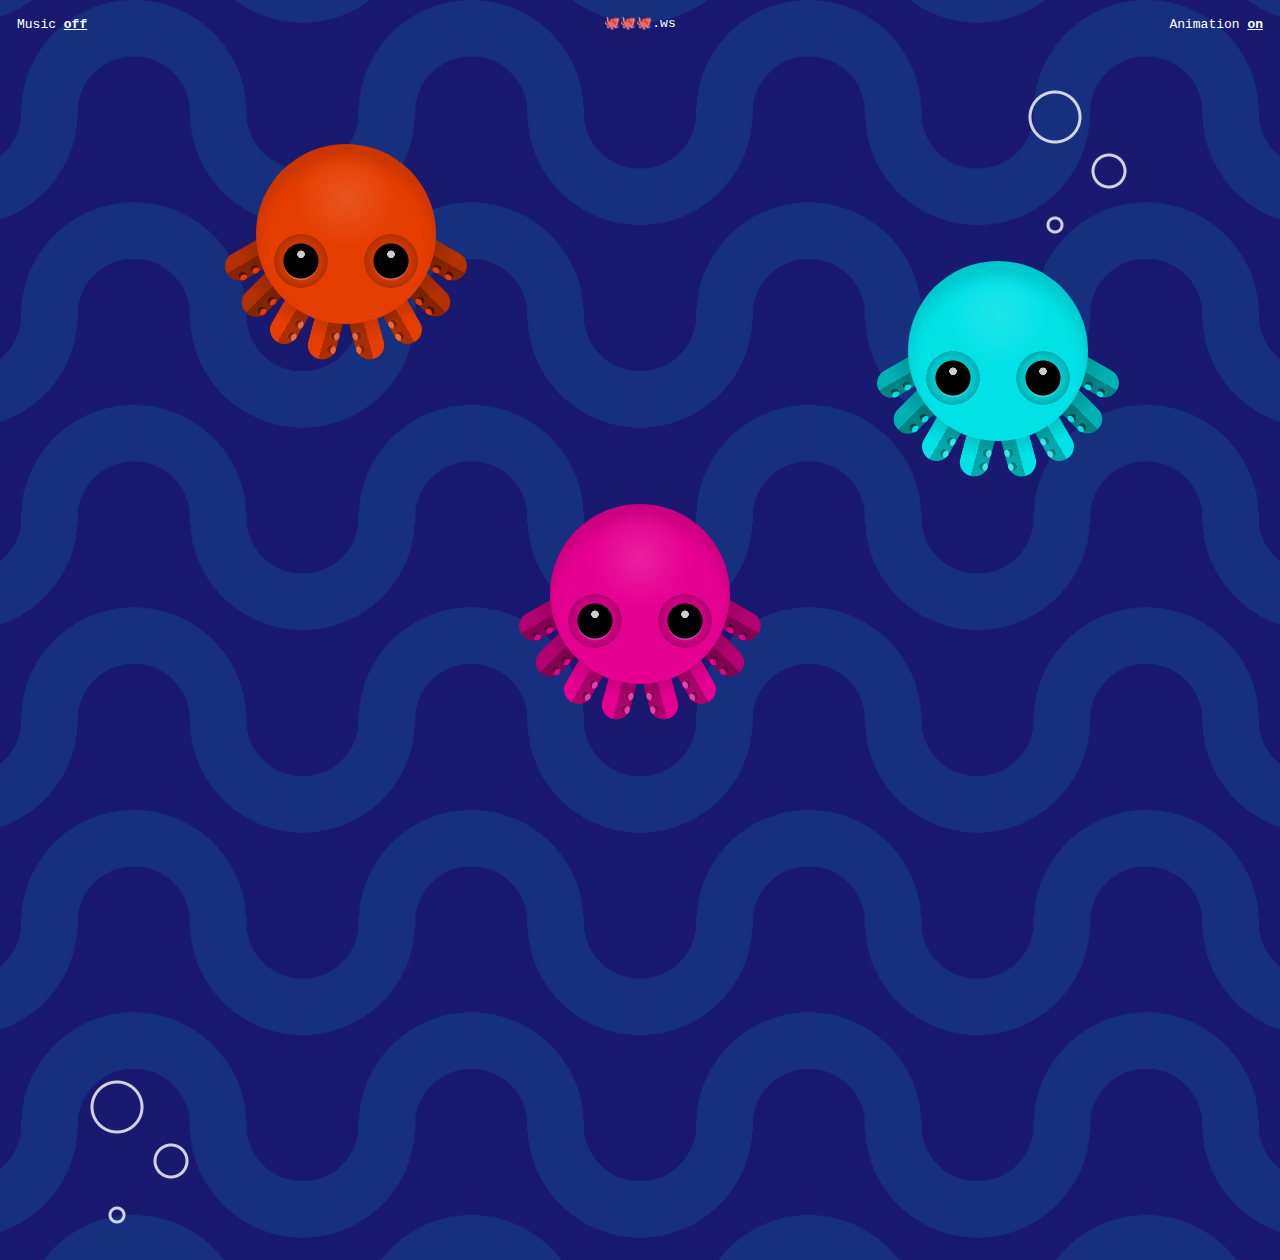
==== src/index.html @ eeac3c33 "add octopi" ====
<!DOCTYPE html>
<html lang="en">
  <head>
    <meta charset="UTF-8" />
    <meta name="viewport" content="width=device-width, initial-scale=1" />
    <title>🐙🐙🐙</title>
    <link rel="icon" href="https://fav.farm/🐙" />
    <link rel="stylesheet" href="styles.css" />
  </head>
  <body>
    <div class="🐙">
      <div class="arm"></div>
      <div class="arm"></div>
      <div class="arm"></div>
      <div class="arm"></div>
      <div class="arm"></div>
      <div class="arm"></div>
      <div class="arm"></div>
      <div class="arm"></div>
    </div>
    <div class="🐙">
      <div class="arm"></div>
      <div class="arm"></div>
      <div class="arm"></div>
      <div class="arm"></div>
      <div class="arm"></div>
      <div class="arm"></div>
      <div class="arm"></div>
      <div class="arm"></div>
    </div>
    <div class="🐙">
      <div class="arm"></div>
      <div class="arm"></div>
      <div class="arm"></div>
      <div class="arm"></div>
      <div class="arm"></div>
      <div class="arm"></div>
      <div class="arm"></div>
      <div class="arm"></div>
    </div>
    <div class="⚪️"></div>
    <div class="⚪️"></div>
    <div class="aniToggle">
      <input id="animate" name="animate" type="checkbox" checked />
      <label for="animate">Animation</label>
    </div>
    <div class="musicToggle">
      <input id="music" name="music" type="checkbox" />
      <label for="music">Music</label>
    </div>
    <div id="player"></div>
    <a class="link" href="//🐙🐙🐙.ws">🐙🐙🐙.ws</a>
    <script>
      var tag = document.createElement("script");
      tag.src = "//www.youtube.com/iframe_api";
      var firstScriptTag = document.getElementsByTagName("script")[0];
      firstScriptTag.parentNode.insertBefore(tag, firstScriptTag);
      var player;
      function onYouTubeIframeAPIReady() {
        player = new YT.Player("player", {
          height: "0",
          width: "0",
          videoId: "JTszj4iZUMw",
          events: {
            onReady: onPlayerReady,
          },
        });
      }
      function onPlayerReady() {
        player.setVolume(50);
        music.addEventListener("change", () => {
          if (music.checked) {
            player.playVideo();
          } else {
            player.pauseVideo();
          }
        });
      }
    </script>
  </body>
</html>
---- src/styles.css ----
@charset "UTF-8";
:root {
  --oct-1: 322deg;
  --oct-2: 16deg;
  --oct-3: 181deg;
}
html,
body {
  height: 100%;
}

@keyframes down {
  from {
    background-position: center 12.5vmin;
    background-position: center 37.5vmin;
  }
  to {
    background-position: center 37.5vmin;
    background-position: center calc(15vmin);
  }
}
body {
  align-items: center;
  animation: down 1s linear infinite paused;
  background-color: midnightblue;
  background-image: radial-gradient(
      circle at 18.75vmin 0,
      transparent,
      transparent 6.25vmin,
      rgba(0, 255, 255, 0.1) 6.25vmin,
      rgba(0, 255, 255, 0.1) 12.5vmin,
      transparent 12.5vmin
    ),
    radial-gradient(
      circle at 37.5vmin 22.5vmin,
      transparent,
      transparent 6.25vmin,
      rgba(0, 255, 255, 0.1) 6.25vmin,
      rgba(0, 255, 255, 0.1) 12.5vmin,
      transparent 12.5vmin
    ),
    radial-gradient(
      circle at 0 22.5vmin,
      transparent,
      transparent 6.25vmin,
      rgba(0, 255, 255, 0.1) 6.25vmin,
      rgba(0, 255, 255, 0.1) 12.5vmin,
      transparent 12.5vmin
    );
  background-position: center 12.5vmin;
  background-size: 37.5vmin 22.5vmin;
  display: flex;
  justify-content: center;
  margin: 0;
  overflow: hidden;
}
.🐙 {
  --hue: 100deg;
  animation: bounce 1s infinite alternate paused;
  background-image: radial-gradient(
    circle at center 30%,
    rgba(255, 255, 255, 0.125),
    rgba(255, 255, 255, 0) 33%
  );
  border-radius: 100%;
  box-shadow: inset 0 1.6vmin 1.6vmin rgba(0, 0, 0, 0.125);
  flex: 0 0 auto;
  height: 20vmin;
  margin-top: -4vmin;
  position: absolute;
  width: 20vmin;
}
.🐙, .🐙 .arm {
  background-color: hwb(var(--hue) 0% 10%);
}
.🐙::before {
  background-image: radial-gradient(
      circle at 18.75% 37.5%,
      #fffc 0.4vmin,
      transparent 0.44vmin
    ),
    radial-gradient(circle at 81.25% 37.5%, #fffc 0.4vmin, transparent 0.44vmin),
    radial-gradient(circle at 18.75% center, black 1.9vmin, transparent 2vmin),
    radial-gradient(circle at 81.25% center, black 1.9vmin, transparent 2vmin),
    radial-gradient(
      circle at 18.75% 53.33%,
      rgba(255, 255, 255, 0.33) 1.8vmin,
      transparent 2vmin
    ),
    radial-gradient(
      circle at 81.25% 53.33%,
      rgba(255, 255, 255, 0.33) 1.8vmin,
      transparent 2vmin
    ),
    radial-gradient(
      circle at 18.75% center,
      hwb(var(--hue) 0% 20%) 2.2vmin,
      hwb(var(--hue) 0% 30%) 2.92vmin,
      hwb(var(--hue) 0% 30%) 2.96vmin,
      transparent 3vmin
    ),
    radial-gradient(
      circle at 81.25% center,
      hwb(var(--hue) 0% 20%) 2.2vmin,
      hwb(var(--hue) 0% 30%) 2.92vmin,
      hwb(var(--hue) 0% 30%) 2.96vmin,
      transparent 3vmin
    );
}
.🐙 .arm::before,
.🐙 .arm::after {
  background-color: hwb(var(--hue) 25% 10%);
  box-shadow: inset 0.4vmin 0 0 hwb(var(--hue) 0% 50%);
}
.🐙 .arm:nth-child(n + 5)::before,
.🐙 .arm:nth-child(n + 5)::after {
  box-shadow: inset -0.4vmin 0 0 hwb(var(--hue) 0% 50%);
}
.🐙 .arm:first-child,
.🐙 .arm:last-child,
.🐙 .arm:nth-child(2),
.🐙 .arm:nth-child(7) {
  background-color: hwb(var(--hue) 0% 30%);
}
.🐙 .arm:first-child::before,
.🐙 .arm:first-child::after,
.🐙 .arm:last-child::before,
.🐙 .arm:last-child::after,
.🐙 .arm:nth-child(2)::before,
.🐙 .arm:nth-child(2)::after,
.🐙 .arm:nth-child(7)::before,
.🐙 .arm:nth-child(7)::after {
  background-color: hwb(var(--hue) 0% 10%);
}
.🐙 .arm:first-child::before,
.🐙 .arm:first-child::after,
.🐙 .arm:nth-child(2)::before,
.🐙 .arm:nth-child(2)::after {
  box-shadow: inset 0.4vmin 0 0 hwb(var(--hue) 0% 70%);
}
.🐙 .arm:last-child::before,
.🐙 .arm:last-child::after,
.🐙 .arm:nth-child(7)::before,
.🐙 .arm:nth-child(7)::after {
  box-shadow: inset -0.4vmin 0 0 hwb(var(--hue) 0% 70%);
}
.🐙:nth-child(1) {
  /* background-color: mediumvioletred; */
  --hue: var(--oct-1);
}
.🐙:nth-child(2) {
  /* background-color: orangered; */
  --hue: var(--oct-2);
}
.🐙:nth-child(3) {
  /* background-color: darkturquoise; */
  --hue: var(--oct-3);
}


.🐙:first-child {
  top: calc(50% + 10vmin);
}
.🐙:nth-child(2) {
  left: 20%;
  top: 20%;
}
.🐙:nth-child(3) {
  right: 15%;
  top: 33%;
}
.🐙::before {
  height: 30%;
  width: 80%;
  bottom: 20%;
  content: "";
  left: 10%;
  position: absolute;
}

@keyframes bounce {
  from {
    margin-top: -4vmin;
  }
  to {
    margin-top: 0;
  }
}
.⚪️ {
  animation: float 5s linear infinite paused;
  background-image: radial-gradient(
      circle at 3vmin 3vmin,
      transparent calc(3vmin - 4px),
      rgba(255, 255, 255, 0.8) calc(3vmin - 3px),
      rgba(255, 255, 255, 0.8) calc(3vmin - 1px),
      transparent 3vmin
    ),
    radial-gradient(
      circle at 9vmin 9vmin,
      transparent calc(2vmin - 4px),
      rgba(255, 255, 255, 0.8) calc(2vmin - 3px),
      rgba(255, 255, 255, 0.8) calc(2vmin - 1px),
      transparent 2vmin
    ),
    radial-gradient(
      circle at 3vmin 15vmin,
      transparent calc(1vmin - 4px),
      rgba(255, 255, 255, 0.8) calc(1vmin - 3px),
      rgba(255, 255, 255, 0.8) calc(1vmin - 1px),
      transparent 1vmin
    );
  height: 20vmin;
  right: 8vmin;
  position: absolute;
  top: 10vmin;
  width: 20vmin;
  z-index: -2;
}
.⚪️ + .⚪️ {
  animation-delay: 2s;
  bottom: 10vmin;
  left: 10vmin;
  top: calc(100% + 20vmin);
}

@keyframes float {
  from {
    background-position: 0 0;
    top: calc(100% + 20vmin);
    transform: scale(1);
  }
  50% {
    background-position: 5vmin 5vmin, 7vmin 8vmin, 5vmin 0;
    transform: scale(2);
  }
  to {
    background-position: 0 0;
    top: -20vmin;
    transform: scale(1.5);
  }
}
.arm {
  animation: 0.5s linear infinite alternate paused;
  border-radius: 100px;
  bottom: 0;
  height: 32%;
  position: absolute;
  right: 50%;
  width: 16%;
  z-index: -1;
}
.arm::before,
.arm::after {
  border-radius: 100%;
  bottom: 12.5%;
  content: "";
  height: 1vmin;
  position: absolute;
  right: 0;
  width: 1vmin;
}
.arm::after {
  bottom: 2.4vmin;
}
.arm {
  background-image: linear-gradient(rgba(0, 0, 0, 0.25), transparent 67%),
    linear-gradient(to left, rgba(0, 0, 0, 0.25) 50%, transparent 50%);
}
.arm:nth-child(n + 5) {
  background-image: linear-gradient(rgba(0, 0, 0, 0.25), transparent 67%),
    linear-gradient(to right, rgba(0, 0, 0, 0.25) 50%, transparent 50%);
  left: 50%;
}
.arm:nth-child(n + 5)::before,
.arm:nth-child(n + 5)::after {
  left: 0;
}
.arm:first-child {
  animation-name: arm1;
  margin-bottom: 4vmin;
  transform: translateX(-8.8vmin) rotate(60deg);
}
.arm:nth-child(2) {
  animation-name: arm2;
  margin-bottom: 0.4vmin;
  transform: translateX(-7.2vmin) rotate(45deg);
}
.arm:nth-child(3) {
  animation-name: arm3;
  margin-bottom: -2.4vmin;
  transform: translateX(-4.4vmin) rotate(30deg);
}
.arm:nth-child(4) {
  animation-name: arm4;
  margin-bottom: -4vmin;
  transform: translateX(-0.6vmin) rotate(15deg);
}
.arm:nth-child(5) {
  animation-name: arm5;
  margin-bottom: -4vmin;
  transform: translateX(0.6vmin) rotate(-15deg);
}
.arm:nth-child(6) {
  animation-name: arm6;
  margin-bottom: -2.4vmin;
  transform: translateX(4.4vmin) rotate(-30deg);
}
.arm:nth-child(7) {
  animation-name: arm7;
  margin-bottom: 0.4vmin;
  transform: translateX(7.2vmin) rotate(-45deg);
}
.arm:last-child {
  animation-name: arm8;
  margin-bottom: 4vmin;
  transform: translateX(8.8vmin) rotate(-60deg);
}

@keyframes arm1 {
  from {
    transform: translateX(-8.8vmin) rotate(60deg);
  }
  to {
    transform: translateX(-8.8vmin) rotate(75deg);
  }
}
@keyframes arm2 {
  from {
    transform: translateX(-7.2vmin) rotate(45deg);
  }
  to {
    transform: translateX(-7.2vmin) rotate(60deg);
  }
}
@keyframes arm3 {
  from {
    transform: translateX(-4.4vmin) rotate(30deg);
  }
  to {
    transform: translateX(-4.4vmin) rotate(45deg);
  }
}
@keyframes arm4 {
  from {
    transform: translateX(-0.6vmin) rotate(15deg);
  }
  to {
    transform: translateX(-0.6vmin) rotate(30deg);
  }
}
@keyframes arm5 {
  from {
    transform: translateX(0.6vmin) rotate(-15deg);
  }
  to {
    transform: translateX(0.6vmin) rotate(-30deg);
  }
}
@keyframes arm6 {
  from {
    transform: translateX(4.4vmin) rotate(-30deg);
  }
  to {
    transform: translateX(4.4vmin) rotate(-45deg);
  }
}
@keyframes arm7 {
  from {
    transform: translateX(7.2vmin) rotate(-45deg);
  }
  to {
    transform: translateX(7.2vmin) rotate(-60deg);
  }
}
@keyframes arm8 {
  from {
    transform: translateX(8.8vmin) rotate(-60deg);
  }
  to {
    transform: translateX(8.8vmin) rotate(-75deg);
  }
}
.aniToggle input,
.musicToggle input {
  display: none;
}
.aniToggle input:checked ~ label::after,
.musicToggle input:checked ~ label::after {
  content: "on";
}
.aniToggle label,
.musicToggle label {
  color: #fff;
  cursor: pointer;
  font-family: monospace;
  padding: 0.5rem;
  position: absolute;
  top: 1vmin;
}
.aniToggle label::after,
.musicToggle label::after {
  content: "off";
  font-weight: bold;
  margin-left: 1ch;
  text-decoration: underline;
}

.aniToggle label {
  right: 1vmin;
}

.musicToggle label {
  left: 1vmin;
}

a {
  border-radius: 1rem;
  color: #fff;
  font-family: monospace;
  line-height: 1;
  padding: 0.5rem 1rem;
  position: absolute;
  text-decoration: none;
  transition: background-color 0.5s;
}

.link {
  top: 1vmin;
}
.link:hover {
  background-color: orangered;
}

.viv {
  bottom: 1vmin;
}
.viv:hover {
  background-color: #078;
}

/* Animate */
body:has(#animate:checked),
body:has(#animate:checked) .🐙,
body:has(#animate:checked) .⚪️,
body:has(#animate:checked) .arm  {
  animation-play-state: running;
}
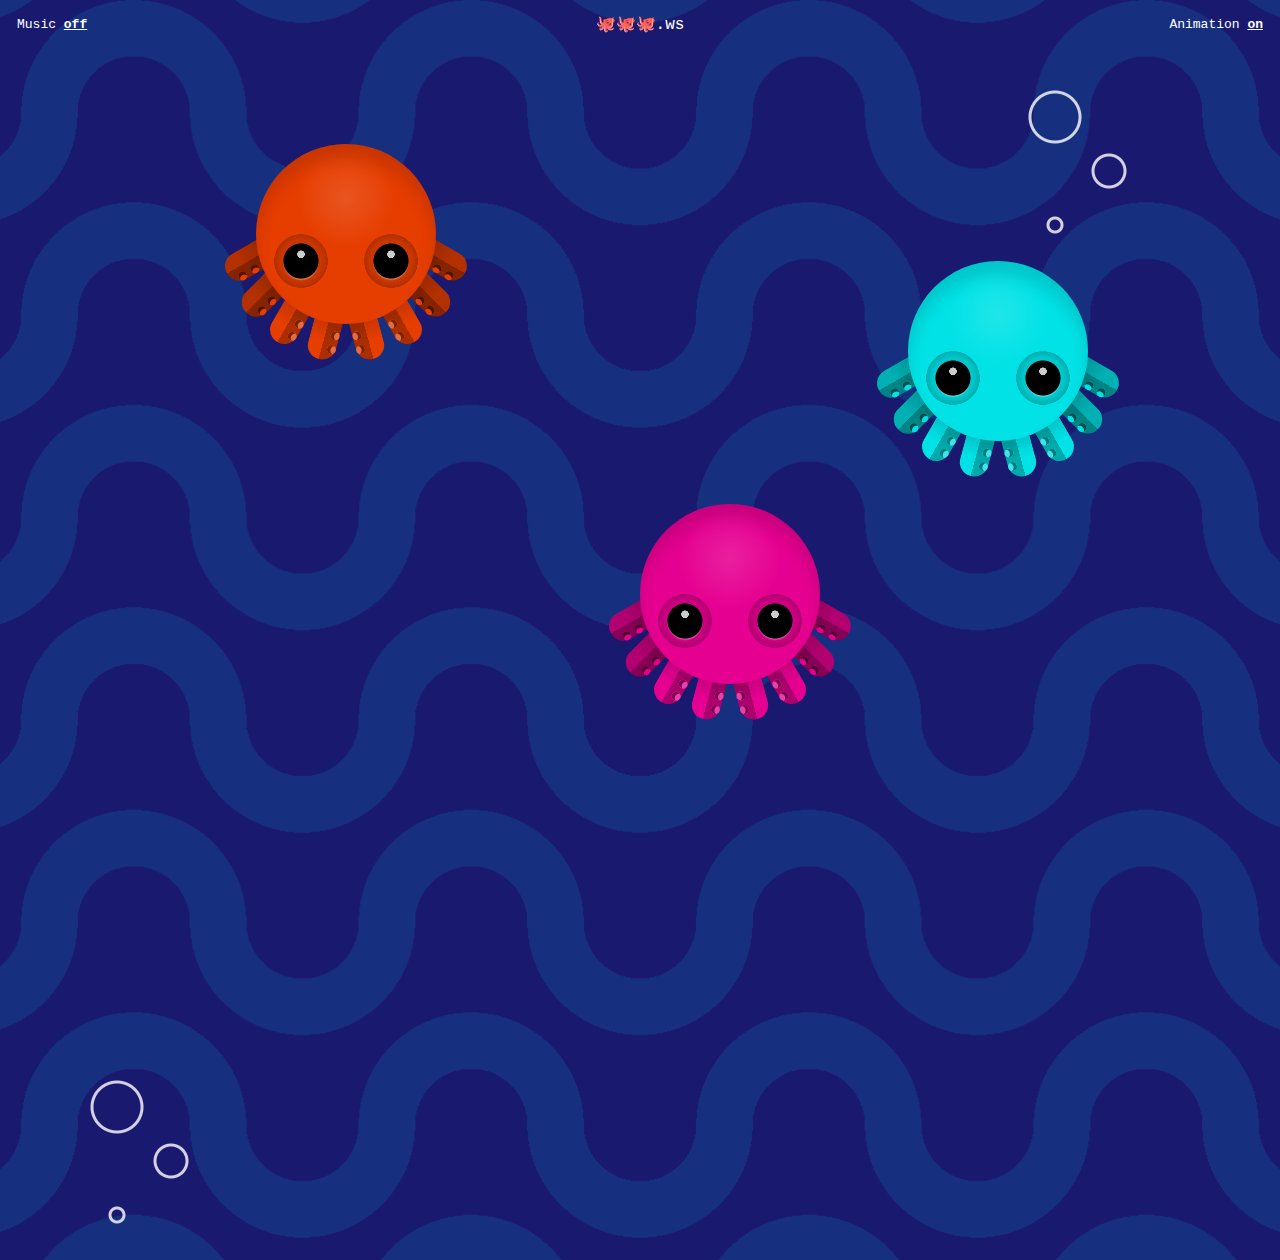
==== commit 67e37ee7: "Add hue sliders" ====
--- a/src/index.html
+++ b/src/index.html
@@ -3,53 +3,87 @@
   <head>
     <meta charset="UTF-8" />
     <meta name="viewport" content="width=device-width, initial-scale=1" />
+    <meta
+      name="description"
+      content="Three octupuses, swimming in the sea. That's it. That's the webpage."
+    />
     <title>🐙🐙🐙</title>
     <link rel="icon" href="https://fav.farm/🐙" />
     <link rel="stylesheet" href="styles.css" />
   </head>
   <body>
-    <div class="🐙">
-      <div class="arm"></div>
-      <div class="arm"></div>
-      <div class="arm"></div>
-      <div class="arm"></div>
-      <div class="arm"></div>
-      <div class="arm"></div>
-      <div class="arm"></div>
-      <div class="arm"></div>
-    </div>
-    <div class="🐙">
-      <div class="arm"></div>
-      <div class="arm"></div>
-      <div class="arm"></div>
-      <div class="arm"></div>
-      <div class="arm"></div>
-      <div class="arm"></div>
-      <div class="arm"></div>
-      <div class="arm"></div>
-    </div>
-    <div class="🐙">
-      <div class="arm"></div>
-      <div class="arm"></div>
-      <div class="arm"></div>
-      <div class="arm"></div>
-      <div class="arm"></div>
-      <div class="arm"></div>
-      <div class="arm"></div>
-      <div class="arm"></div>
-    </div>
-    <div class="⚪️"></div>
-    <div class="⚪️"></div>
-    <div class="aniToggle">
-      <input id="animate" name="animate" type="checkbox" checked />
-      <label for="animate">Animation</label>
-    </div>
-    <div class="musicToggle">
-      <input id="music" name="music" type="checkbox" />
-      <label for="music">Music</label>
-    </div>
-    <div id="player"></div>
-    <a class="link" href="//🐙🐙🐙.ws">🐙🐙🐙.ws</a>
+    <header>
+      <label class="toggle" for="music"
+        >Music <input id="music" name="music" type="checkbox"
+      /></label>
+      <label class="toggle" for="animate"
+        >Animation <input id="animate" name="animate" type="checkbox" checked
+      /></label>
+      <a class="link" href="//🐙🐙🐙.ws"><h1>🐙🐙🐙.ws</h1></a>
+    </header>
+    <main>
+      <label for="1️⃣" class="🐙">
+        <div class="arm"></div>
+        <div class="arm"></div>
+        <div class="arm"></div>
+        <div class="arm"></div>
+        <div class="arm"></div>
+        <div class="arm"></div>
+        <div class="arm"></div>
+        <div class="arm"></div>
+        <input
+          type="range"
+          id="1️⃣"
+          name="1️⃣"
+          min="0"
+          max="360"
+          value="322"
+          step="1"
+        />
+      </label>
+      <label for="2️⃣" class="🐙">
+        <div class="arm"></div>
+        <div class="arm"></div>
+        <div class="arm"></div>
+        <div class="arm"></div>
+        <div class="arm"></div>
+        <div class="arm"></div>
+        <div class="arm"></div>
+        <div class="arm"></div>
+        <input
+          type="range"
+          id="2️⃣"
+          name="2️⃣"
+          min="0"
+          max="360"
+          value="16"
+          step="1"
+        />
+      </label>
+      <label for="3️⃣" class="🐙">
+        <div class="arm"></div>
+        <div class="arm"></div>
+        <div class="arm"></div>
+        <div class="arm"></div>
+        <div class="arm"></div>
+        <div class="arm"></div>
+        <div class="arm"></div>
+        <div class="arm"></div>
+        <input
+          type="range"
+          id="3️⃣"
+          name="3️⃣"
+          min="0"
+          max="360"
+          value="181"
+          step="1"
+        />
+      </label>
+      <div class="⚪️"></div>
+      <div class="⚪️"></div>
+    </main>
+    <footer><div id="player"></div></footer>
+    <script src="script.js"></script>
     <script>
       var tag = document.createElement("script");
       tag.src = "//www.youtube.com/iframe_api";
@@ -61,6 +95,10 @@
           height: "0",
           width: "0",
           videoId: "JTszj4iZUMw",
+          playerVars: {
+            disablekb: 1,
+            playsinline: 1,
+          },
           events: {
             onReady: onPlayerReady,
           },
--- a/src/styles.css
+++ b/src/styles.css
@@ -8,7 +8,6 @@
 body {
   height: 100%;
 }
-
 @keyframes down {
   from {
     background-position: center 12.5vmin;
@@ -70,7 +69,8 @@
   position: absolute;
   width: 20vmin;
 }
-.🐙, .🐙 .arm {
+.🐙,
+.🐙 .arm {
   background-color: hwb(var(--hue) 0% 10%);
 }
 .🐙::before {
@@ -117,15 +117,15 @@
   box-shadow: inset -0.4vmin 0 0 hwb(var(--hue) 0% 50%);
 }
 .🐙 .arm:first-child,
-.🐙 .arm:last-child,
+.🐙 .arm:nth-child(8),
 .🐙 .arm:nth-child(2),
 .🐙 .arm:nth-child(7) {
   background-color: hwb(var(--hue) 0% 30%);
 }
 .🐙 .arm:first-child::before,
 .🐙 .arm:first-child::after,
-.🐙 .arm:last-child::before,
-.🐙 .arm:last-child::after,
+.🐙 .arm:nth-child(8)::before,
+.🐙 .arm:nth-child(8)::after,
 .🐙 .arm:nth-child(2)::before,
 .🐙 .arm:nth-child(2)::after,
 .🐙 .arm:nth-child(7)::before,
@@ -138,8 +138,8 @@
 .🐙 .arm:nth-child(2)::after {
   box-shadow: inset 0.4vmin 0 0 hwb(var(--hue) 0% 70%);
 }
-.🐙 .arm:last-child::before,
-.🐙 .arm:last-child::after,
+.🐙 .arm:nth-child(8)::before,
+.🐙 .arm:nth-child(8)::after,
 .🐙 .arm:nth-child(7)::before,
 .🐙 .arm:nth-child(7)::after {
   box-shadow: inset -0.4vmin 0 0 hwb(var(--hue) 0% 70%);
@@ -151,23 +151,17 @@
 .🐙:nth-child(2) {
   /* background-color: orangered; */
   --hue: var(--oct-2);
+  left: 20%;
+  top: 20%;
 }
 .🐙:nth-child(3) {
   /* background-color: darkturquoise; */
   --hue: var(--oct-3);
-}
-
-
+  right: 15%;
+  top: 33%;
+}
 .🐙:first-child {
   top: calc(50% + 10vmin);
-}
-.🐙:nth-child(2) {
-  left: 20%;
-  top: 20%;
-}
-.🐙:nth-child(3) {
-  right: 15%;
-  top: 33%;
 }
 .🐙::before {
   height: 30%;
@@ -177,7 +171,6 @@
   left: 10%;
   position: absolute;
 }
-
 @keyframes bounce {
   from {
     margin-top: -4vmin;
@@ -222,7 +215,6 @@
   left: 10vmin;
   top: calc(100% + 20vmin);
 }
-
 @keyframes float {
   from {
     background-position: 0 0;
@@ -246,6 +238,7 @@
   height: 32%;
   position: absolute;
   right: 50%;
+  transform-origin: center;
   width: 16%;
   z-index: -1;
 }
@@ -310,7 +303,7 @@
   margin-bottom: 0.4vmin;
   transform: translateX(7.2vmin) rotate(-45deg);
 }
-.arm:last-child {
+.arm:nth-child(8) {
   animation-name: arm8;
   margin-bottom: 4vmin;
   transform: translateX(8.8vmin) rotate(-60deg);
@@ -380,68 +373,99 @@
     transform: translateX(8.8vmin) rotate(-75deg);
   }
 }
-.aniToggle input,
-.musicToggle input {
-  display: none;
-}
-.aniToggle input:checked ~ label::after,
-.musicToggle input:checked ~ label::after {
-  content: "on";
-}
-.aniToggle label,
-.musicToggle label {
+.toggle {
   color: #fff;
   cursor: pointer;
   font-family: monospace;
   padding: 0.5rem;
   position: absolute;
   top: 1vmin;
-}
-.aniToggle label::after,
-.musicToggle label::after {
+  left: 1vmin;
+}
+.toggle + .toggle {
+  left: auto;
+  right: 1vmin;
+}
+.toggle:focus-within {
+  background-color: hwb(322deg 0% 20%);
+  border-radius: 100px;
+}
+.toggle::after {
   content: "off";
   font-weight: bold;
-  margin-left: 1ch;
   text-decoration: underline;
 }
-
-.aniToggle label {
-  right: 1vmin;
-}
-
-.musicToggle label {
-  left: 1vmin;
-}
-
+.toggle:has(input:checked)::after {
+  content: "on";
+}
+.toggle input {
+  height: 0;
+  margin: 0;
+  opacity: 0;
+  width: 0;
+}
 a {
   border-radius: 1rem;
   color: #fff;
   font-family: monospace;
-  line-height: 1;
   padding: 0.5rem 1rem;
   position: absolute;
   text-decoration: none;
   transition: background-color 0.5s;
 }
-
 .link {
+  left: 0;
+  margin: auto;
+  right: 0;
+  text-align: center;
   top: 1vmin;
+  width: 12ch;
 }
 .link:hover {
   background-color: orangered;
 }
-
 .viv {
   bottom: 1vmin;
 }
 .viv:hover {
   background-color: #078;
 }
-
 /* Animate */
 body:has(#animate:checked),
 body:has(#animate:checked) .🐙,
 body:has(#animate:checked) .⚪️,
-body:has(#animate:checked) .arm  {
+body:has(#animate:checked) .arm {
   animation-play-state: running;
-}+}
+input[type="range"] {
+  appearance: none;
+  background-image: linear-gradient(
+    to right,
+    hwb(0deg 0% 0%),
+    hwb(36deg 0% 0%),
+    hwb(72deg 0% 0%),
+    hwb(108deg 0% 0%),
+    hwb(144deg 0% 0%),
+    hwb(180deg 0% 0%),
+    hwb(216deg 0% 0%),
+    hwb(252deg 0% 0%),
+    hwb(288deg 0% 0%),
+    hwb(324deg 0% 0%),
+    hwb(360deg 0% 0%)
+  );
+  border-radius: 100px;
+  opacity: 0;
+}
+label:focus-within input[type="range"] {
+  left: -25%;
+  opacity: 1;
+  position: absolute;
+  top: -2rem;
+  width: 150%;
+}
+h1 {
+  font-size: 1rem;
+  font-weight: 400;
+  line-height: 1;
+  margin: 0;
+}
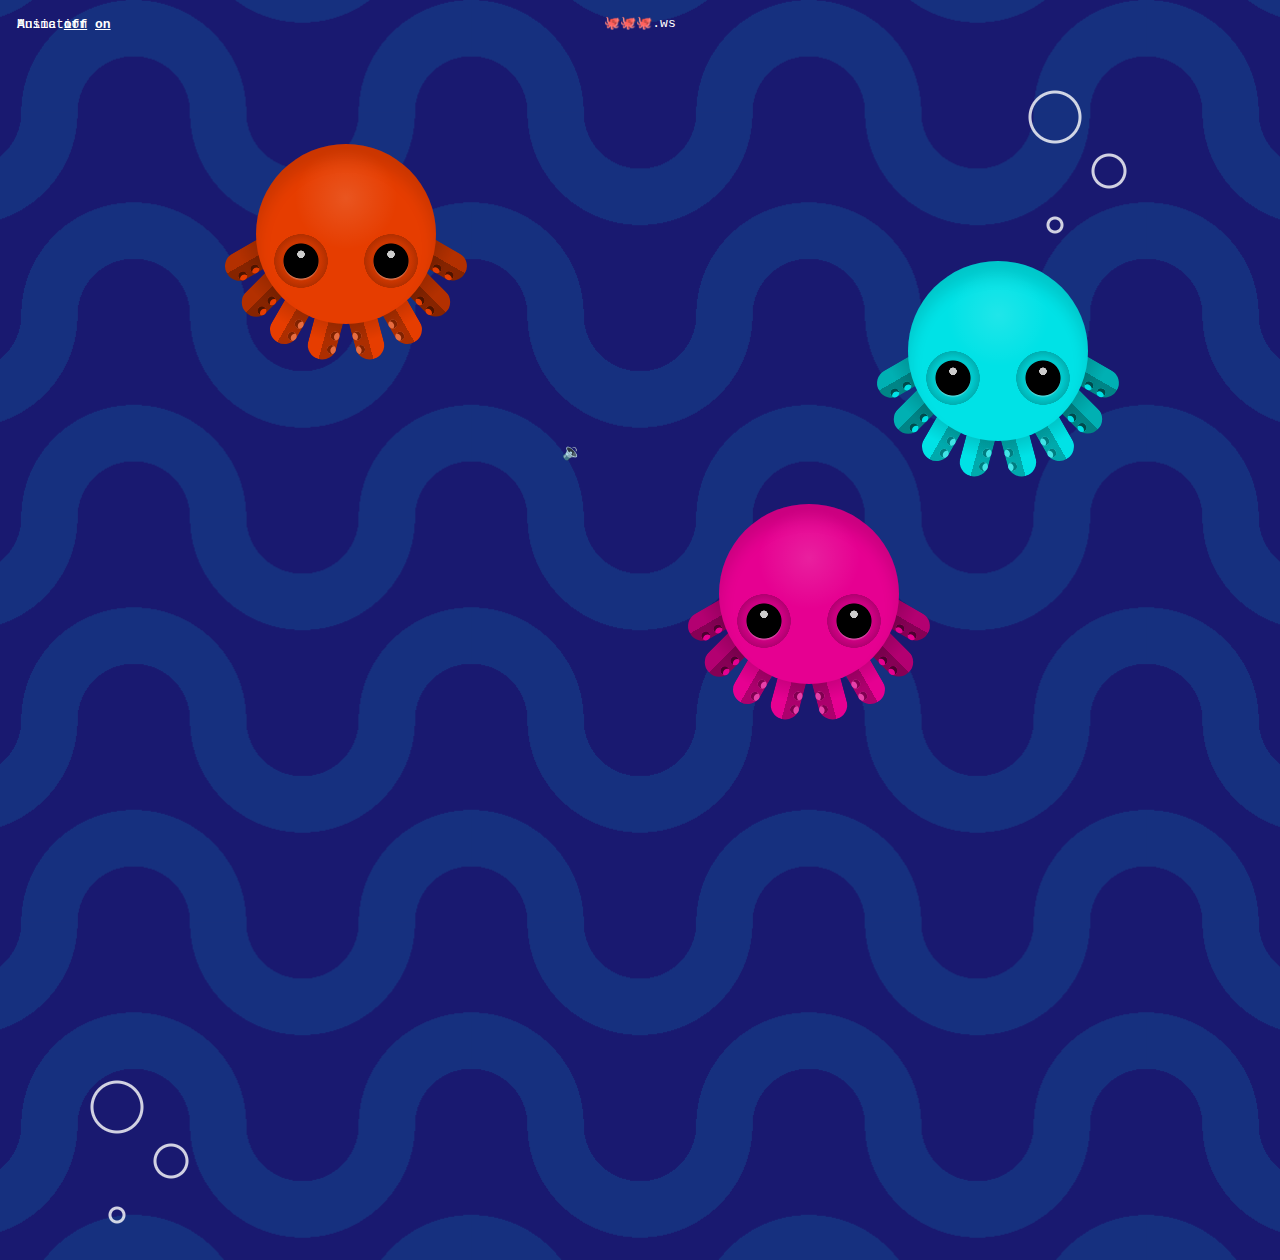
==== commit d313e223: "replace music" ====
--- a/src/index.html
+++ b/src/index.html
@@ -13,10 +13,13 @@
   </head>
   <body>
     <header>
-      <label class="toggle" for="music"
-        >Music <input id="music" name="music" type="checkbox"
-      /></label>
-      <label class="toggle" for="animate"
+      <div class="music">
+        <label for="music" class="toggle pill"
+          >Music <input id="music" name="music" type="checkbox"
+        /></label>
+        <label for="volume" class="pill">🔉 <input id="volume" type="range" min="0" max="1" step="0.01"></label>
+      </div>
+      <label class="toggle pill" for="animate"
         >Animation <input id="animate" name="animate" type="checkbox" checked
       /></label>
       <a class="link" href="//🐙🐙🐙.ws"><h1>🐙🐙🐙.ws</h1></a>
@@ -82,38 +85,22 @@
       <div class="⚪️"></div>
       <div class="⚪️"></div>
     </main>
-    <footer><div id="player"></div></footer>
+    <footer>
+      <audio disableremoteplayback loop preload>
+        <source
+          src="https://res.cloudinary.com/drmor38ma/video/upload/3octi/tdrnnrudsmwm8pckn6iu.aac"
+          type="audio/aac"
+        />
+        <source
+          src="https://res.cloudinary.com/drmor38ma/video/upload/3octi/tdrnnrudsmwm8pckn6iu.ogg"
+          type="audio/ogg"
+        />
+        <source
+          src="https://res.cloudinary.com/drmor38ma/video/upload/3octi/tdrnnrudsmwm8pckn6iu.mp3"
+          type="audio/mpeg"
+        />
+      </audio>
+    </footer>
     <script src="script.js"></script>
-    <script>
-      var tag = document.createElement("script");
-      tag.src = "//www.youtube.com/iframe_api";
-      var firstScriptTag = document.getElementsByTagName("script")[0];
-      firstScriptTag.parentNode.insertBefore(tag, firstScriptTag);
-      var player;
-      function onYouTubeIframeAPIReady() {
-        player = new YT.Player("player", {
-          height: "0",
-          width: "0",
-          videoId: "JTszj4iZUMw",
-          playerVars: {
-            disablekb: 1,
-            playsinline: 1,
-          },
-          events: {
-            onReady: onPlayerReady,
-          },
-        });
-      }
-      function onPlayerReady() {
-        player.setVolume(50);
-        music.addEventListener("change", () => {
-          if (music.checked) {
-            player.playVideo();
-          } else {
-            player.pauseVideo();
-          }
-        });
-      }
-    </script>
   </body>
 </html>
--- a/src/styles.css
+++ b/src/styles.css
@@ -464,7 +464,7 @@
   width: 150%;
 }
 h1 {
-  font-size: 1rem;
+  font-size: 0.8125rem;
   font-weight: 400;
   line-height: 1;
   margin: 0;
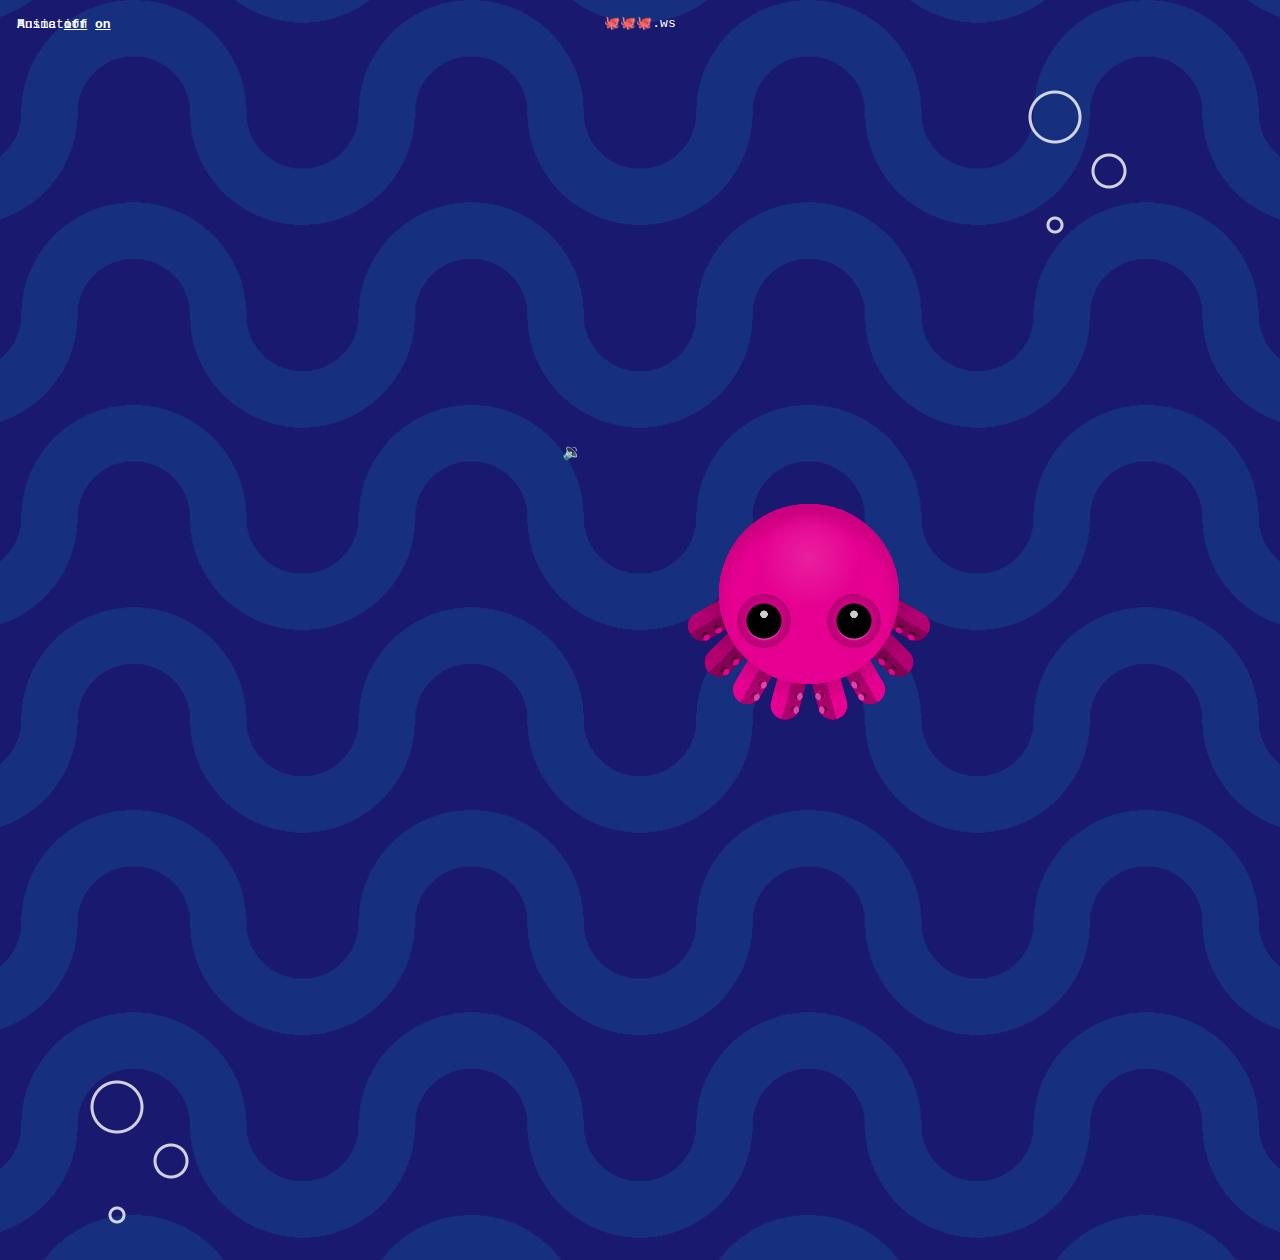
==== commit a9267377: "make them drag!" ====
--- a/src/index.html
+++ b/src/index.html
@@ -17,7 +17,9 @@
         <label for="music" class="toggle pill"
           >Music <input id="music" name="music" type="checkbox"
         /></label>
-        <label for="volume" class="pill">🔉 <input id="volume" type="range" min="0" max="1" step="0.01"></label>
+        <label for="volume" class="pill"
+          >🔉 <input id="volume" type="range" min="0" max="1" step="0.01"
+        /></label>
       </div>
       <label class="toggle pill" for="animate"
         >Animation <input id="animate" name="animate" type="checkbox" checked
@@ -25,63 +27,70 @@
       <a class="link" href="//🐙🐙🐙.ws"><h1>🐙🐙🐙.ws</h1></a>
     </header>
     <main>
-      <label for="1️⃣" class="🐙">
-        <div class="arm"></div>
-        <div class="arm"></div>
-        <div class="arm"></div>
-        <div class="arm"></div>
-        <div class="arm"></div>
-        <div class="arm"></div>
-        <div class="arm"></div>
-        <div class="arm"></div>
-        <input
-          type="range"
-          id="1️⃣"
-          name="1️⃣"
-          min="0"
-          max="360"
-          value="322"
-          step="1"
-        />
-      </label>
-      <label for="2️⃣" class="🐙">
-        <div class="arm"></div>
-        <div class="arm"></div>
-        <div class="arm"></div>
-        <div class="arm"></div>
-        <div class="arm"></div>
-        <div class="arm"></div>
-        <div class="arm"></div>
-        <div class="arm"></div>
-        <input
-          type="range"
-          id="2️⃣"
-          name="2️⃣"
-          min="0"
-          max="360"
-          value="16"
-          step="1"
-        />
-      </label>
-      <label for="3️⃣" class="🐙">
-        <div class="arm"></div>
-        <div class="arm"></div>
-        <div class="arm"></div>
-        <div class="arm"></div>
-        <div class="arm"></div>
-        <div class="arm"></div>
-        <div class="arm"></div>
-        <div class="arm"></div>
-        <input
-          type="range"
-          id="3️⃣"
-          name="3️⃣"
-          min="0"
-          max="360"
-          value="181"
-          step="1"
-        />
-      </label>
+      <div class="🫙">
+        <label for="1️⃣" class="🐙" tabindex="0">
+          <div class="arm"></div>
+          <div class="arm"></div>
+          <div class="arm"></div>
+          <div class="arm"></div>
+          <div class="arm"></div>
+          <div class="arm"></div>
+          <div class="arm"></div>
+          <div class="arm"></div>
+          <input
+            type="range"
+            id="1️⃣"
+            name="1️⃣"
+            min="0"
+            max="360"
+            value="322"
+            step="1"
+          />
+        </label>
+      </div>
+      <div class="🫙">
+        <label for="2️⃣" class="🐙" tabindex="0">
+          <div class="arm"></div>
+          <div class="arm"></div>
+          <div class="arm"></div>
+          <div class="arm"></div>
+          <div class="arm"></div>
+          <div class="arm"></div>
+          <div class="arm"></div>
+          <div class="arm"></div>
+          <input
+            type="range"
+            id="2️⃣"
+            name="2️⃣"
+            min="0"
+            max="360"
+            value="16"
+            step="1"
+          />
+        </label>
+      </div>
+      <div class="🫙">
+        <label for="3️⃣" class="🐙" tabindex="0">
+          <div class="arm"></div>
+          <div class="arm"></div>
+          <div class="arm"></div>
+          <div class="arm"></div>
+          <div class="arm"></div>
+          <div class="arm"></div>
+          <div class="arm"></div>
+          <div class="arm"></div>
+          <input
+            type="range"
+            id="3️⃣"
+            name="3️⃣"
+            min="0"
+            max="360"
+            value="181"
+            step="1"
+          />
+        </label>
+      </div>
+
       <div class="⚪️"></div>
       <div class="⚪️"></div>
     </main>
